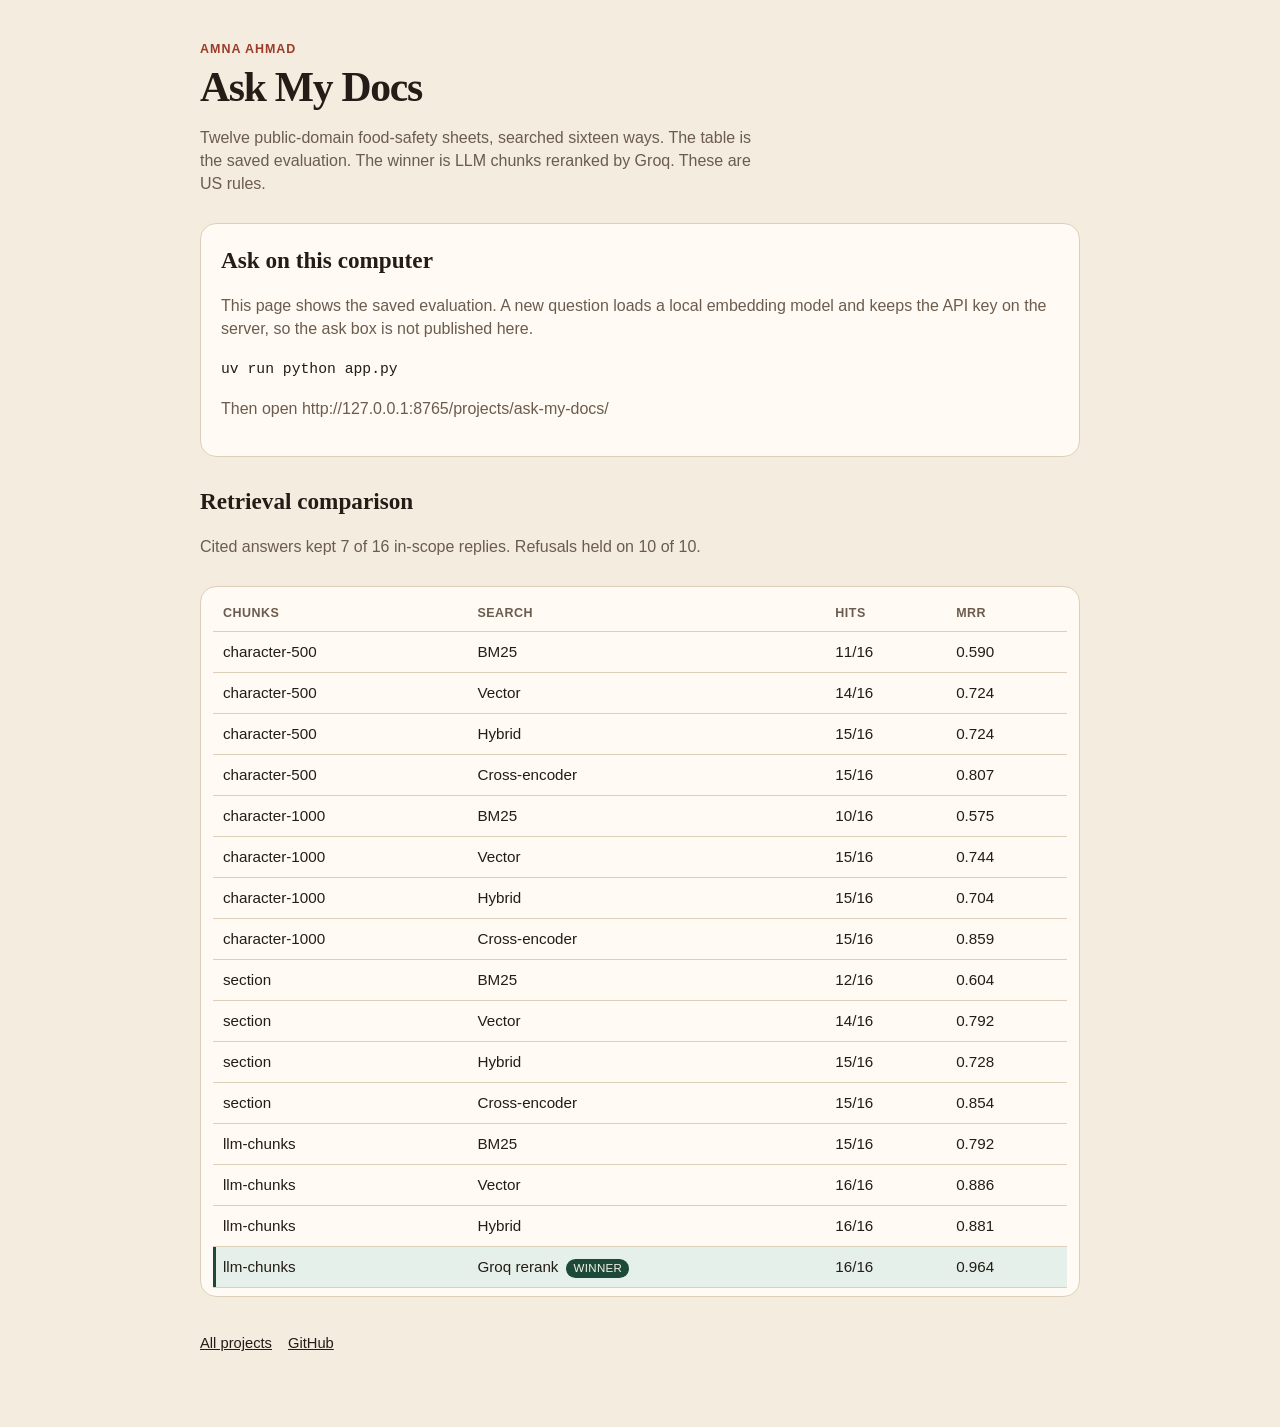
==== site/projects/ask-my-docs/index.html @ cc86c362 "Add the portfolio site with Ask My Docs as the first project. The public pages show the saved evalua" ====
<!-- generated by scripts/site_page.py -->
<!DOCTYPE html>
<html lang="en">
<head>
  <meta charset="utf-8">
  <meta name="viewport" content="width=device-width, initial-scale=1">
  <title>Ask My Docs | Amna Ahmad</title>
  <link rel="stylesheet" href="../../styles.css">
</head>
<body>
  <main>
    <header>
      <p class="eyebrow"><a href="../../">Amna Ahmad</a></p>
      <h1>Ask My Docs</h1>
      <p class="lede">Twelve public-domain food-safety sheets, searched sixteen ways. The table is the saved evaluation. The winner is LLM chunks reranked by Groq. These are US rules.</p>
    </header>

    
    <section class="panel">
      <h2>Ask on this computer</h2>
      <p class="note">This page shows the saved evaluation. A new question loads a local embedding model and keeps the API key on the server, so the ask box is not published here.</p>
      <p><code>uv run python app.py</code></p>
      <p class="note">Then open http://127.0.0.1:8765/projects/ask-my-docs/</p>
    </section>


    <section>
      <h2>Retrieval comparison</h2>
      <p class="note">Cited answers kept 7 of 16 in-scope replies. Refusals held on 10 of 10.</p>
      <div class="panel table-wrap">
        <table>
          <thead>
            <tr><th>Chunks</th><th>Search</th><th>Hits</th><th>MRR</th></tr>
          </thead>
          <tbody>
            <tr class=""><td>character-500</td><td>BM25</td><td>11/16</td><td>0.590</td></tr>
<tr class=""><td>character-500</td><td>Vector</td><td>14/16</td><td>0.724</td></tr>
<tr class=""><td>character-500</td><td>Hybrid</td><td>15/16</td><td>0.724</td></tr>
<tr class=""><td>character-500</td><td>Cross-encoder</td><td>15/16</td><td>0.807</td></tr>
<tr class=""><td>character-1000</td><td>BM25</td><td>10/16</td><td>0.575</td></tr>
<tr class=""><td>character-1000</td><td>Vector</td><td>15/16</td><td>0.744</td></tr>
<tr class=""><td>character-1000</td><td>Hybrid</td><td>15/16</td><td>0.704</td></tr>
<tr class=""><td>character-1000</td><td>Cross-encoder</td><td>15/16</td><td>0.859</td></tr>
<tr class=""><td>section</td><td>BM25</td><td>12/16</td><td>0.604</td></tr>
<tr class=""><td>section</td><td>Vector</td><td>14/16</td><td>0.792</td></tr>
<tr class=""><td>section</td><td>Hybrid</td><td>15/16</td><td>0.728</td></tr>
<tr class=""><td>section</td><td>Cross-encoder</td><td>15/16</td><td>0.854</td></tr>
<tr class=""><td>llm-chunks</td><td>BM25</td><td>15/16</td><td>0.792</td></tr>
<tr class=""><td>llm-chunks</td><td>Vector</td><td>16/16</td><td>0.886</td></tr>
<tr class=""><td>llm-chunks</td><td>Hybrid</td><td>16/16</td><td>0.881</td></tr>
<tr class="winner"><td>llm-chunks</td><td>Groq rerank<span class="tag">Winner</span></td><td>16/16</td><td>0.964</td></tr>
          </tbody>
        </table>
      </div>
    </section>
    <footer>
      <a href="../../">All projects</a>
      <a href="https://github.com/amna-ahmad-ch/ai-portfolio">GitHub</a>
    </footer>
  </main>
</body>
</html>
---- site/styles.css ----
:root {
  --paper: #f3ecdf;
  --ink: #241c16;
  --muted: #6b5c4e;
  --line: #ddcfba;
  --card: #fffaf3;
  --winner: #1d4a38;
  --winner-wash: #e5f0ea;
  --clay: #9c3b28;
}

* { box-sizing: border-box; }

body {
  margin: 0;
  background: var(--paper);
  color: var(--ink);
  font-family: "Segoe UI", "Helvetica Neue", sans-serif;
  line-height: 1.45;
}

main {
  max-width: 920px;
  margin: 0 auto;
  padding: 40px 20px 72px;
}

.eyebrow {
  margin: 0 0 8px;
  color: var(--clay);
  font-size: 0.78rem;
  font-weight: 650;
  letter-spacing: 0.08em;
  text-transform: uppercase;
}

.eyebrow a {
  color: inherit;
  text-decoration: none;
}

h1 {
  margin: 0 0 12px;
  font-family: Georgia, "Iowan Old Style", serif;
  font-size: clamp(2rem, 5vw, 2.6rem);
  font-weight: 650;
  letter-spacing: -0.03em;
  line-height: 1.05;
}

h2 {
  margin: 0 0 8px;
  font-family: Georgia, "Iowan Old Style", serif;
  font-size: 1.45rem;
}

.lede, .note { color: var(--muted); }

.lede { max-width: 62ch; }

.cards {
  display: grid;
  gap: 16px;
  margin-top: 28px;
}

.card {
  display: block;
  background: var(--card);
  border: 1px solid var(--line);
  border-radius: 16px;
  padding: 20px;
  color: inherit;
  text-decoration: none;
}

.card:hover { border-color: var(--winner); }

.meta {
  margin: 14px 0 0;
  color: var(--winner);
  font-weight: 650;
}

.panel {
  background: var(--card);
  border: 1px solid var(--line);
  border-radius: 16px;
  padding: 20px;
  margin: 28px 0;
}

.table-wrap {
  padding: 8px 12px;
  overflow-x: auto;
}

label { display: block; font-weight: 650; margin-bottom: 8px; }

textarea {
  width: 100%;
  min-height: 88px;
  resize: vertical;
  border: 1px solid var(--line);
  border-radius: 10px;
  padding: 12px;
  background: #fff;
  color: var(--ink);
  font: inherit;
}

.row { display: flex; gap: 12px; align-items: center; margin-top: 12px; flex-wrap: wrap; }

button {
  background: var(--winner);
  color: #f7f3ea;
  border: 0;
  border-radius: 999px;
  padding: 10px 18px;
  font: inherit;
  font-weight: 650;
  cursor: pointer;
}

button:disabled { opacity: 0.55; cursor: wait; }

.quota { color: var(--muted); font-size: 0.92rem; }

#result { margin-top: 18px; }

.answer { font-size: 1.05rem; }

.quote {
  margin: 12px 0 0;
  padding-left: 12px;
  border-left: 3px solid var(--clay);
  color: var(--muted);
}

.sources {
  margin: 10px 0 0;
  padding: 0;
  list-style: none;
  color: var(--muted);
  font-size: 0.92rem;
}

.error { color: var(--clay); }

table { width: 100%; border-collapse: collapse; font-size: 0.95rem; }

th, td { text-align: left; padding: 9px 10px; border-bottom: 1px solid var(--line); }

th {
  color: var(--muted);
  font-size: 0.78rem;
  letter-spacing: 0.04em;
  text-transform: uppercase;
}

tr.winner { background: var(--winner-wash); }

tr.winner td:first-child { box-shadow: inset 3px 0 0 var(--winner); }

.tag {
  display: inline-block;
  margin-left: 8px;
  padding: 1px 7px;
  border-radius: 999px;
  background: var(--winner);
  color: #f7f3ea;
  font-size: 0.72rem;
  letter-spacing: 0.03em;
  text-transform: uppercase;
}

code {
  font-family: Consolas, "Courier New", monospace;
  font-size: 0.92em;
}

footer {
  display: flex;
  gap: 16px;
  margin-top: 36px;
  color: var(--muted);
  font-size: 0.92rem;
}

footer a { color: var(--ink); }
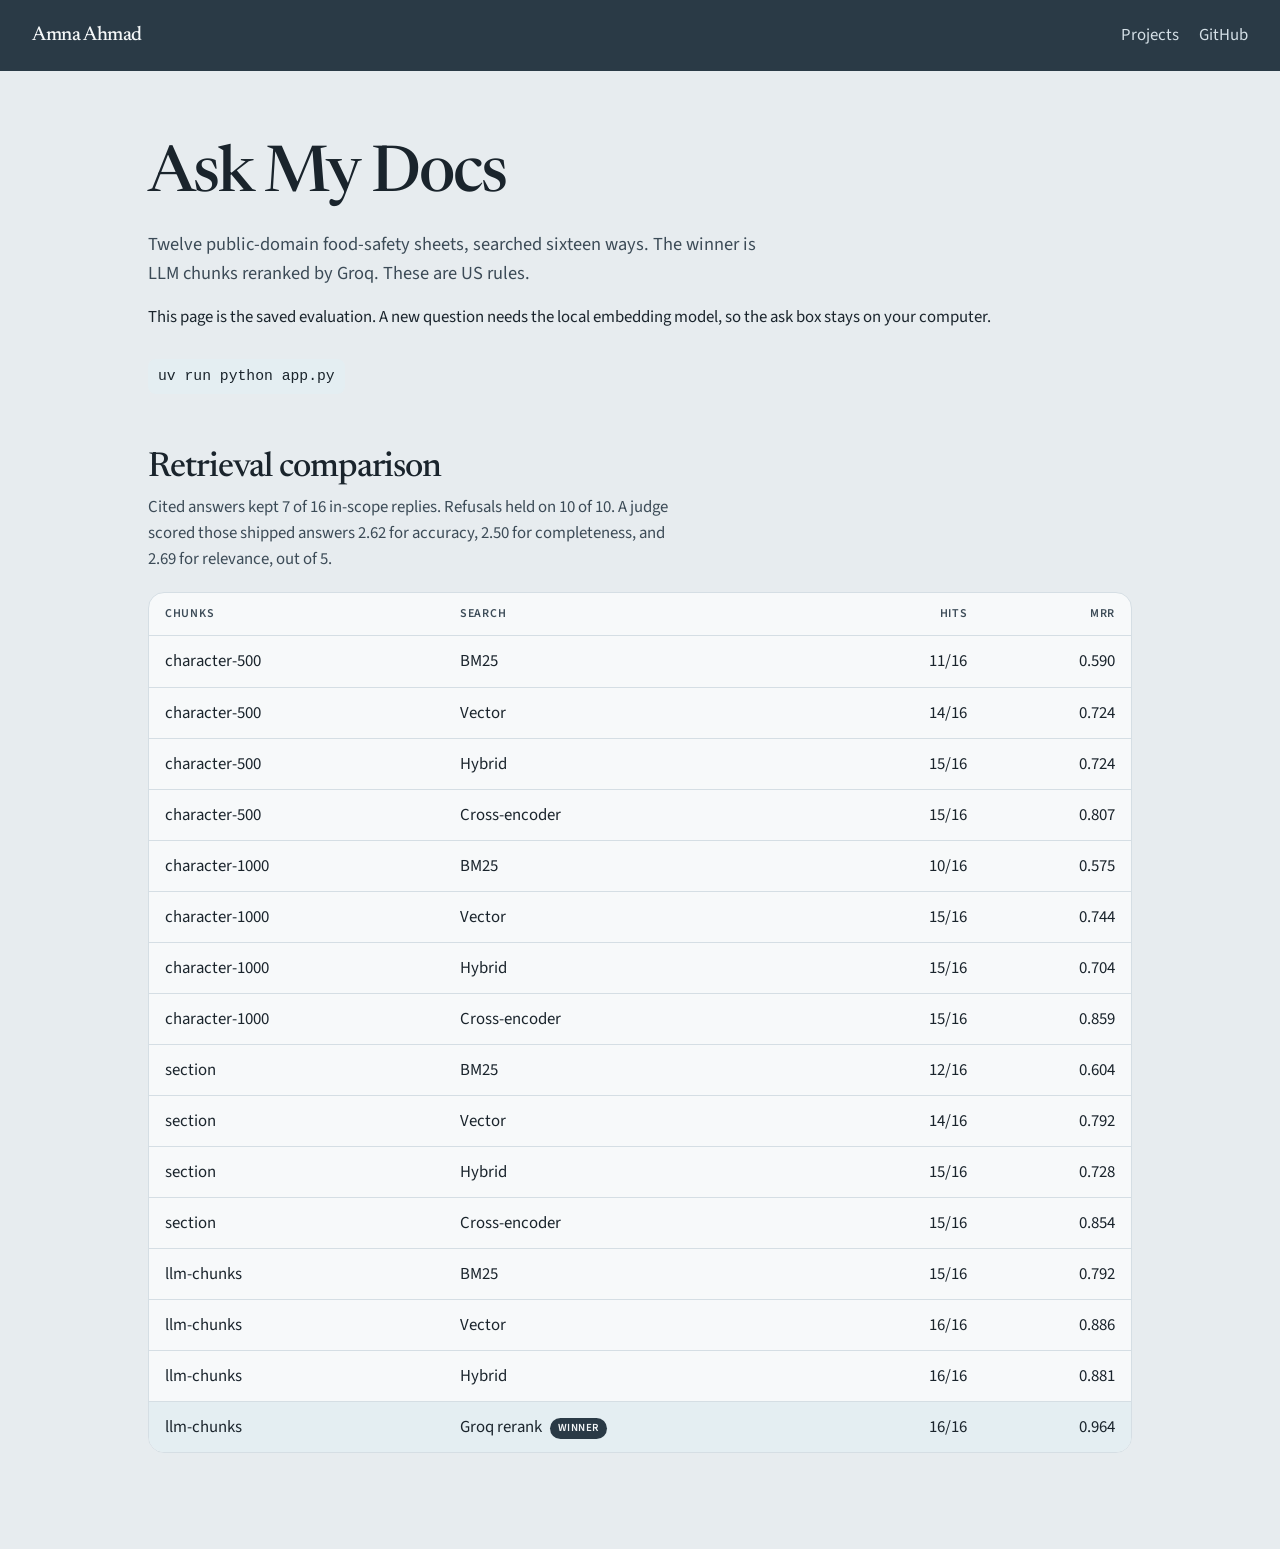
==== commit b4828413: "Serve the ask box with OpenAI hybrid search so Render can host it. Co-authored-by: Cursor <cursorage" ====
--- a/site/projects/ask-my-docs/index.html
+++ b/site/projects/ask-my-docs/index.html
@@ -8,55 +8,53 @@
   <link rel="stylesheet" href="../../styles.css">
 </head>
 <body>
+  <header class="bar">
+    <a class="brand" href="../../">Amna Ahmad</a>
+    <nav>
+      <a href="../../">Projects</a>
+      <a href="https://github.com/amna-ahmad-ch/ai-portfolio">GitHub</a>
+    </nav>
+  </header>
   <main>
-    <header>
-      <p class="eyebrow"><a href="../../">Amna Ahmad</a></p>
-      <h1>Ask My Docs</h1>
-      <p class="lede">Twelve public-domain food-safety sheets, searched sixteen ways. The table is the saved evaluation. The winner is LLM chunks reranked by Groq. These are US rules.</p>
-    </header>
+    <h1>Ask My Docs</h1>
+    <p class="lede">Twelve public-domain food-safety sheets, searched sixteen ways. The winner is LLM chunks reranked by Groq. These are US rules.</p>
 
     
-    <section class="panel">
-      <h2>Ask on this computer</h2>
-      <p class="note">This page shows the saved evaluation. A new question loads a local embedding model and keeps the API key on the server, so the ask box is not published here.</p>
-      <p><code>uv run python app.py</code></p>
-      <p class="note">Then open http://127.0.0.1:8765/projects/ask-my-docs/</p>
-    </section>
+    <aside class="local-note">
+      <p>This page is the saved evaluation. A new question needs the local embedding model, so the ask box stays on your computer.</p>
+      <code>uv run python app.py</code>
+    </aside>
 
 
     <section>
       <h2>Retrieval comparison</h2>
-      <p class="note">Cited answers kept 7 of 16 in-scope replies. Refusals held on 10 of 10.</p>
-      <div class="panel table-wrap">
+      <p class="note">Cited answers kept 7 of 16 in-scope replies. Refusals held on 10 of 10. A judge scored those shipped answers 2.62 for accuracy, 2.50 for completeness, and 2.69 for relevance, out of 5.</p>
+      <div class="table-wrap">
         <table>
           <thead>
-            <tr><th>Chunks</th><th>Search</th><th>Hits</th><th>MRR</th></tr>
+            <tr><th>Chunks</th><th>Search</th><th class="num">Hits</th><th class="num">MRR</th></tr>
           </thead>
           <tbody>
-            <tr class=""><td>character-500</td><td>BM25</td><td>11/16</td><td>0.590</td></tr>
-<tr class=""><td>character-500</td><td>Vector</td><td>14/16</td><td>0.724</td></tr>
-<tr class=""><td>character-500</td><td>Hybrid</td><td>15/16</td><td>0.724</td></tr>
-<tr class=""><td>character-500</td><td>Cross-encoder</td><td>15/16</td><td>0.807</td></tr>
-<tr class=""><td>character-1000</td><td>BM25</td><td>10/16</td><td>0.575</td></tr>
-<tr class=""><td>character-1000</td><td>Vector</td><td>15/16</td><td>0.744</td></tr>
-<tr class=""><td>character-1000</td><td>Hybrid</td><td>15/16</td><td>0.704</td></tr>
-<tr class=""><td>character-1000</td><td>Cross-encoder</td><td>15/16</td><td>0.859</td></tr>
-<tr class=""><td>section</td><td>BM25</td><td>12/16</td><td>0.604</td></tr>
-<tr class=""><td>section</td><td>Vector</td><td>14/16</td><td>0.792</td></tr>
-<tr class=""><td>section</td><td>Hybrid</td><td>15/16</td><td>0.728</td></tr>
-<tr class=""><td>section</td><td>Cross-encoder</td><td>15/16</td><td>0.854</td></tr>
-<tr class=""><td>llm-chunks</td><td>BM25</td><td>15/16</td><td>0.792</td></tr>
-<tr class=""><td>llm-chunks</td><td>Vector</td><td>16/16</td><td>0.886</td></tr>
-<tr class=""><td>llm-chunks</td><td>Hybrid</td><td>16/16</td><td>0.881</td></tr>
-<tr class="winner"><td>llm-chunks</td><td>Groq rerank<span class="tag">Winner</span></td><td>16/16</td><td>0.964</td></tr>
+            <tr class=""><td>character-500</td><td>BM25</td><td class="num">11/16</td><td class="num">0.590</td></tr>
+<tr class=""><td>character-500</td><td>Vector</td><td class="num">14/16</td><td class="num">0.724</td></tr>
+<tr class=""><td>character-500</td><td>Hybrid</td><td class="num">15/16</td><td class="num">0.724</td></tr>
+<tr class=""><td>character-500</td><td>Cross-encoder</td><td class="num">15/16</td><td class="num">0.807</td></tr>
+<tr class=""><td>character-1000</td><td>BM25</td><td class="num">10/16</td><td class="num">0.575</td></tr>
+<tr class=""><td>character-1000</td><td>Vector</td><td class="num">15/16</td><td class="num">0.744</td></tr>
+<tr class=""><td>character-1000</td><td>Hybrid</td><td class="num">15/16</td><td class="num">0.704</td></tr>
+<tr class=""><td>character-1000</td><td>Cross-encoder</td><td class="num">15/16</td><td class="num">0.859</td></tr>
+<tr class=""><td>section</td><td>BM25</td><td class="num">12/16</td><td class="num">0.604</td></tr>
+<tr class=""><td>section</td><td>Vector</td><td class="num">14/16</td><td class="num">0.792</td></tr>
+<tr class=""><td>section</td><td>Hybrid</td><td class="num">15/16</td><td class="num">0.728</td></tr>
+<tr class=""><td>section</td><td>Cross-encoder</td><td class="num">15/16</td><td class="num">0.854</td></tr>
+<tr class=""><td>llm-chunks</td><td>BM25</td><td class="num">15/16</td><td class="num">0.792</td></tr>
+<tr class=""><td>llm-chunks</td><td>Vector</td><td class="num">16/16</td><td class="num">0.886</td></tr>
+<tr class=""><td>llm-chunks</td><td>Hybrid</td><td class="num">16/16</td><td class="num">0.881</td></tr>
+<tr class="winner"><td>llm-chunks</td><td>Groq rerank<span class="tag">Winner</span></td><td class="num">16/16</td><td class="num">0.964</td></tr>
           </tbody>
         </table>
       </div>
     </section>
-    <footer>
-      <a href="../../">All projects</a>
-      <a href="https://github.com/amna-ahmad-ch/ai-portfolio">GitHub</a>
-    </footer>
   </main>
 </body>
 </html>
--- a/site/styles.css
+++ b/site/styles.css
@@ -1,190 +1,292 @@
+@font-face {
+  font-family: "Newsreader";
+  font-style: normal;
+  font-weight: 500;
+  font-display: swap;
+  src: url("fonts/newsreader-latin.woff2") format("woff2");
+}
+
+@font-face {
+  font-family: "Source Sans 3";
+  font-style: normal;
+  font-weight: 400 600;
+  font-display: swap;
+  src: url("fonts/source-sans-3-latin.woff2") format("woff2");
+}
+
 :root {
-  --paper: #f3ecdf;
-  --ink: #241c16;
-  --muted: #6b5c4e;
-  --line: #ddcfba;
-  --card: #fffaf3;
-  --winner: #1d4a38;
-  --winner-wash: #e5f0ea;
-  --clay: #9c3b28;
+  --canvas: #e7ecef;
+  --card: #f7f9fa;
+  --ink: #1a242c;
+  --ink-soft: #3c4b57;
+  --line: #d5dee4;
+  --slate: #2a3a46;
+  --slate-text: #f4f7f8;
+  --slate-quiet: #d5e0e7;
+  --wash: #e4eef2;
+  --mist: #f2f6f8;
+  --error: #7a403c;
+  --placeholder: #5c6b76;
 }
 
 * { box-sizing: border-box; }
+
+html { scrollbar-color: #c5d0d8 var(--canvas); }
 
 body {
   margin: 0;
-  background: var(--paper);
-  color: var(--ink);
-  font-family: "Segoe UI", "Helvetica Neue", sans-serif;
-  line-height: 1.45;
-}
+  background: var(--canvas);
+  color: var(--ink);
+  font-family: "Source Sans 3", "Segoe UI", sans-serif;
+  font-size: 1.05rem;
+  line-height: 1.55;
+}
+
+a { color: inherit; }
+
+::selection {
+  background: #d5e0e7;
+  color: var(--ink);
+}
+
+.bar {
+  display: flex;
+  justify-content: space-between;
+  align-items: center;
+  gap: 16px;
+  padding: 20px 32px;
+  background: var(--slate);
+  color: var(--slate-text);
+}
+
+.brand {
+  font-family: Newsreader, Georgia, serif;
+  font-size: 1.25rem;
+  font-weight: 500;
+  letter-spacing: -0.02em;
+  text-decoration: none;
+}
+
+.bar nav { display: flex; gap: 20px; }
+
+.bar nav a {
+  color: var(--slate-quiet);
+  text-decoration: none;
+}
+
+.bar nav a:hover { color: var(--slate-text); }
 
 main {
-  max-width: 920px;
+  max-width: 1040px;
   margin: 0 auto;
-  padding: 40px 20px 72px;
-}
-
-.eyebrow {
-  margin: 0 0 8px;
-  color: var(--clay);
-  font-size: 0.78rem;
-  font-weight: 650;
-  letter-spacing: 0.08em;
-  text-transform: uppercase;
-}
-
-.eyebrow a {
+  padding: 72px 28px 96px;
+}
+
+h1, h2 {
+  font-family: Newsreader, Georgia, serif;
+  font-weight: 500;
+  letter-spacing: -0.03em;
+  line-height: 1.05;
+}
+
+h1 {
+  margin: 0;
+  max-width: 16ch;
+  font-size: clamp(2.6rem, 5vw, 4.25rem);
+}
+
+h2 {
+  margin: 56px 0 8px;
+  font-size: clamp(1.7rem, 3vw, 2.15rem);
+}
+
+.lede, .note {
+  max-width: 68ch;
+  color: var(--ink-soft);
+}
+
+.lede { margin: 20px 0 0; font-size: 1.15rem; }
+
+.note { margin: 0 0 20px; }
+
+.feature {
+  display: flex;
+  justify-content: space-between;
+  align-items: flex-end;
+  gap: 32px;
+  margin-top: 48px;
+  padding: 28px 32px;
+  background: var(--card);
+  border: 1px solid var(--line);
+  border-radius: 16px;
   color: inherit;
   text-decoration: none;
 }
 
-h1 {
-  margin: 0 0 12px;
-  font-family: Georgia, "Iowan Old Style", serif;
-  font-size: clamp(2rem, 5vw, 2.6rem);
-  font-weight: 650;
-  letter-spacing: -0.03em;
-  line-height: 1.05;
-}
-
-h2 {
-  margin: 0 0 8px;
-  font-family: Georgia, "Iowan Old Style", serif;
-  font-size: 1.45rem;
-}
-
-.lede, .note { color: var(--muted); }
-
-.lede { max-width: 62ch; }
-
-.cards {
-  display: grid;
-  gap: 16px;
-  margin-top: 28px;
-}
-
-.card {
-  display: block;
+.feature:hover { background: var(--mist); }
+
+.feature h2 { margin: 0 0 8px; }
+
+.feature p { margin: 0; max-width: 62ch; color: var(--ink-soft); }
+
+.feature .result {
+  margin-top: 14px;
+  color: var(--ink);
+  font-weight: 600;
+}
+
+.more {
+  flex: none;
+  font-weight: 600;
+}
+
+.panel h2 { margin-top: 0; }
+  margin-top: 36px;
+  padding: 22px 24px;
   background: var(--card);
   border: 1px solid var(--line);
   border-radius: 16px;
-  padding: 20px;
-  color: inherit;
-  text-decoration: none;
-}
-
-.card:hover { border-color: var(--winner); }
-
-.meta {
-  margin: 14px 0 0;
-  color: var(--winner);
-  font-weight: 650;
-}
-
-.panel {
+}
+
+.local-note p { margin: 0; max-width: 68ch; color: var(--ink-soft); }
+
+.local-note code, .panel code {
+  display: inline-block;
+  margin-top: 12px;
+  padding: 6px 10px;
+  background: var(--wash);
+  border-radius: 8px;
+  font-family: Consolas, "Courier New", monospace;
+  font-size: 0.92rem;
+}
+
+.table-wrap {
+  overflow-x: auto;
   background: var(--card);
   border: 1px solid var(--line);
   border-radius: 16px;
-  padding: 20px;
-  margin: 28px 0;
-}
-
-.table-wrap {
-  padding: 8px 12px;
-  overflow-x: auto;
-}
-
-label { display: block; font-weight: 650; margin-bottom: 8px; }
+}
+
+table {
+  width: 100%;
+  min-width: 640px;
+  border-collapse: collapse;
+}
+
+th, td {
+  padding: 12px 16px;
+  text-align: left;
+  border-bottom: 1px solid var(--line);
+}
+
+th {
+  color: var(--ink-soft);
+  font-size: 0.75rem;
+  font-weight: 600;
+  letter-spacing: 0.06em;
+  text-transform: uppercase;
+}
+
+td.num, th.num {
+  text-align: right;
+  font-variant-numeric: tabular-nums;
+}
+
+tbody tr:last-child td { border-bottom: 0; }
+
+tr.winner { background: var(--wash); }
+
+.tag {
+  display: inline-block;
+  margin-left: 8px;
+  padding: 2px 8px;
+  border-radius: 999px;
+  background: var(--slate);
+  color: var(--slate-text);
+  font-size: 0.68rem;
+  font-weight: 600;
+  letter-spacing: 0.04em;
+  text-transform: uppercase;
+  vertical-align: 1px;
+}
+
+label { display: block; font-weight: 600; margin-bottom: 8px; }
 
 textarea {
   width: 100%;
-  min-height: 88px;
+  min-height: 96px;
   resize: vertical;
   border: 1px solid var(--line);
-  border-radius: 10px;
-  padding: 12px;
+  border-radius: 12px;
+  padding: 12px 14px;
   background: #fff;
   color: var(--ink);
+  caret-color: var(--slate);
   font: inherit;
 }
 
-.row { display: flex; gap: 12px; align-items: center; margin-top: 12px; flex-wrap: wrap; }
+textarea::placeholder { color: var(--placeholder); }
+
+.row {
+  display: flex;
+  gap: 12px;
+  align-items: center;
+  margin-top: 12px;
+  flex-wrap: wrap;
+}
 
 button {
-  background: var(--winner);
-  color: #f7f3ea;
+  min-height: 44px;
+  background: var(--slate);
+  color: var(--slate-text);
   border: 0;
   border-radius: 999px;
   padding: 10px 18px;
   font: inherit;
-  font-weight: 650;
+  font-weight: 600;
   cursor: pointer;
 }
 
+button:hover { background: #1e2c36; }
+
 button:disabled { opacity: 0.55; cursor: wait; }
 
-.quota { color: var(--muted); font-size: 0.92rem; }
+.quota { color: var(--ink-soft); font-size: 0.95rem; }
 
 #result { margin-top: 18px; }
 
-.answer { font-size: 1.05rem; }
+.answer { font-size: 1.08rem; }
 
 .quote {
   margin: 12px 0 0;
   padding-left: 12px;
-  border-left: 3px solid var(--clay);
-  color: var(--muted);
+  border-left: 1px solid var(--slate);
+  color: var(--ink-soft);
 }
 
 .sources {
   margin: 10px 0 0;
   padding: 0;
   list-style: none;
-  color: var(--muted);
-  font-size: 0.92rem;
-}
-
-.error { color: var(--clay); }
-
-table { width: 100%; border-collapse: collapse; font-size: 0.95rem; }
-
-th, td { text-align: left; padding: 9px 10px; border-bottom: 1px solid var(--line); }
-
-th {
-  color: var(--muted);
-  font-size: 0.78rem;
-  letter-spacing: 0.04em;
-  text-transform: uppercase;
-}
-
-tr.winner { background: var(--winner-wash); }
-
-tr.winner td:first-child { box-shadow: inset 3px 0 0 var(--winner); }
-
-.tag {
-  display: inline-block;
-  margin-left: 8px;
-  padding: 1px 7px;
-  border-radius: 999px;
-  background: var(--winner);
-  color: #f7f3ea;
-  font-size: 0.72rem;
-  letter-spacing: 0.03em;
-  text-transform: uppercase;
-}
-
-code {
-  font-family: Consolas, "Courier New", monospace;
-  font-size: 0.92em;
-}
-
-footer {
-  display: flex;
-  gap: 16px;
-  margin-top: 36px;
-  color: var(--muted);
-  font-size: 0.92rem;
-}
-
-footer a { color: var(--ink); }
+  color: var(--ink-soft);
+  font-size: 0.95rem;
+}
+
+.error { color: var(--error); }
+
+a:focus-visible,
+button:focus-visible,
+textarea:focus-visible {
+  outline: 2px solid var(--slate);
+  outline-offset: 3px;
+}
+
+@media (max-width: 700px) {
+  .bar { padding: 16px 18px; }
+  main { padding: 48px 18px 72px; }
+  .feature {
+    flex-direction: column;
+    align-items: flex-start;
+    padding: 22px;
+  }
+}
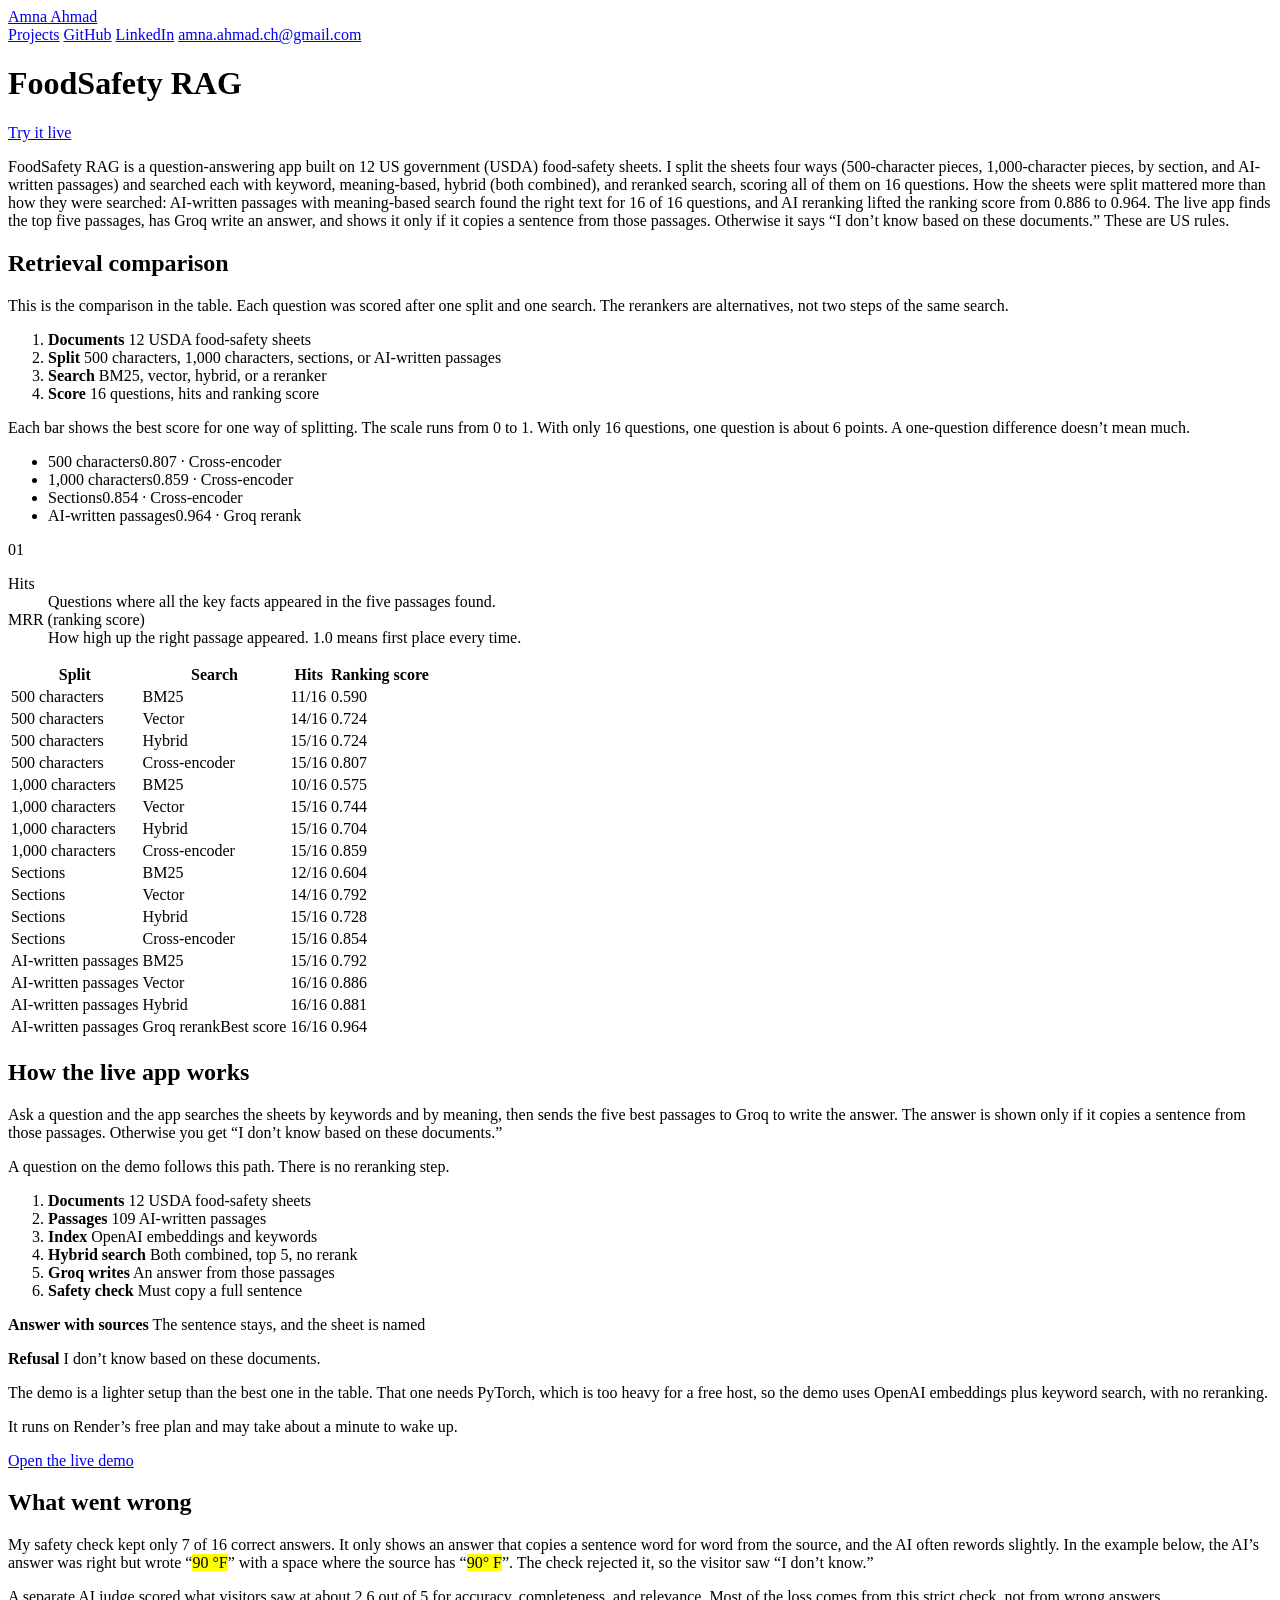
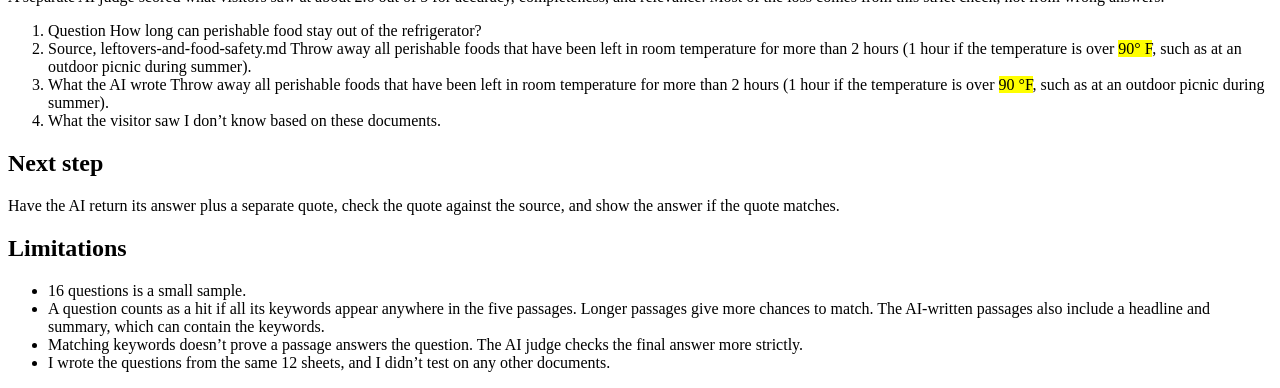
==== commit 888152b8: "Publish the FoodSafety RAG write-up and point the live demo at Render. The portfolio now explains th" ====
--- a/site/projects/ask-my-docs/index.html
+++ b/site/projects/ask-my-docs/index.html
@@ -4,57 +4,178 @@
 <head>
   <meta charset="utf-8">
   <meta name="viewport" content="width=device-width, initial-scale=1">
-  <title>Ask My Docs | Amna Ahmad</title>
-  <link rel="stylesheet" href="../../styles.css">
+  <title>FoodSafety RAG | Amna Ahmad</title>
+  <link rel="stylesheet" href="/styles.css">
 </head>
 <body>
   <header class="bar">
-    <a class="brand" href="../../">Amna Ahmad</a>
+    <a class="brand" href="/">Amna Ahmad</a>
     <nav>
-      <a href="../../">Projects</a>
+      <a href="/">Projects</a>
       <a href="https://github.com/amna-ahmad-ch/ai-portfolio">GitHub</a>
+      <a href="https://www.linkedin.com/in/amna-ahmad-88abbb9b/">LinkedIn</a>
+      <a href="mailto:amna.ahmad.ch@gmail.com">amna.ahmad.ch@gmail.com</a>
     </nav>
   </header>
   <main>
-    <h1>Ask My Docs</h1>
-    <p class="lede">Twelve public-domain food-safety sheets, searched sixteen ways. The winner is LLM chunks reranked by Groq. These are US rules.</p>
-
-    
-    <aside class="local-note">
-      <p>This page is the saved evaluation. A new question needs the local embedding model, so the ask box stays on your computer.</p>
-      <code>uv run python app.py</code>
-    </aside>
-
+    <div class="title-row">
+      <h1>FoodSafety RAG</h1>
+      <a class="go" href="#live-demo">Try it live</a>
+    </div>
+    <p class="summary">FoodSafety RAG is a question-answering app built on 12 US government (USDA) food-safety sheets. I split the sheets four ways (500-character pieces, 1,000-character pieces, by section, and AI-written passages) and searched each with keyword, meaning-based, hybrid (both combined), and reranked search, scoring all of them on 16 questions. How the sheets were split mattered more than how they were searched: AI-written passages with meaning-based search found the right text for 16 of 16 questions, and AI reranking lifted the ranking score from 0.886 to 0.964. The live app finds the top five passages, has Groq write an answer, and shows it only if it copies a sentence from those passages. Otherwise it says “I don’t know based on these documents.” These are US rules.</p>
 
     <section>
       <h2>Retrieval comparison</h2>
-      <p class="note">Cited answers kept 7 of 16 in-scope replies. Refusals held on 10 of 10. A judge scored those shipped answers 2.62 for accuracy, 2.50 for completeness, and 2.69 for relevance, out of 5.</p>
+      <p class="note">This is the comparison in the table. Each question was scored after one split and one search. The rerankers are alternatives, not two steps of the same search.</p>
+      <div class="rail eval">
+        <ol class="pipe">
+          <li>
+            <strong>Documents</strong>
+            <span>12 USDA food-safety sheets</span>
+          </li>
+          <li>
+            <strong>Split</strong>
+            <span>500 characters, 1,000 characters, sections, or AI-written passages</span>
+          </li>
+          <li>
+            <strong>Search</strong>
+            <span>BM25, vector, hybrid, or a reranker</span>
+          </li>
+          <li>
+            <strong>Score</strong>
+            <span>16 questions, hits and ranking score</span>
+          </li>
+        </ol>
+      </div>
+      <p class="note">Each bar shows the best score for one way of splitting. The scale runs from 0 to 1. With only 16 questions, one question is about 6 points. A one-question difference doesn’t mean much.</p>
+      <ul class="bars">
+<li><div class="name"><span>500 characters</span><span><span class="tip" title="Ranking score (MRR)">0.807</span> · <span class="tip" title="cross-encoder/ms-marco-MiniLM-L-6-v2">Cross-encoder</span></span></div><div class="track"><span style="width:80.7%"></span></div></li>
+<li><div class="name"><span>1,000 characters</span><span><span class="tip" title="Ranking score (MRR)">0.859</span> · <span class="tip" title="cross-encoder/ms-marco-MiniLM-L-6-v2">Cross-encoder</span></span></div><div class="track"><span style="width:85.9%"></span></div></li>
+<li><div class="name"><span>Sections</span><span><span class="tip" title="Ranking score (MRR)">0.854</span> · <span class="tip" title="cross-encoder/ms-marco-MiniLM-L-6-v2">Cross-encoder</span></span></div><div class="track"><span style="width:85.4%"></span></div></li>
+<li><div class="name"><span>AI-written passages</span><span><span class="tip" title="Ranking score (MRR)">0.964</span> · <span class="tip" title="openai/gpt-oss-120b">Groq rerank</span></span></div><div class="track"><span style="width:96.4%"></span></div></li>
+</ul>
+<div class="scale" aria-hidden="true"><span>0</span><span>1</span></div>
+      <dl class="defs">
+        <div>
+          <dt>Hits</dt>
+          <dd>Questions where all the key facts appeared in the five passages found.</dd>
+        </div>
+        <div>
+          <dt>MRR (ranking score)</dt>
+          <dd>How high up the right passage appeared. 1.0 means first place every time.</dd>
+        </div>
+      </dl>
       <div class="table-wrap">
         <table>
           <thead>
-            <tr><th>Chunks</th><th>Search</th><th class="num">Hits</th><th class="num">MRR</th></tr>
+            <tr><th>Split</th><th>Search</th><th class="num">Hits</th><th class="num">Ranking score</th></tr>
           </thead>
           <tbody>
-            <tr class=""><td>character-500</td><td>BM25</td><td class="num">11/16</td><td class="num">0.590</td></tr>
-<tr class=""><td>character-500</td><td>Vector</td><td class="num">14/16</td><td class="num">0.724</td></tr>
-<tr class=""><td>character-500</td><td>Hybrid</td><td class="num">15/16</td><td class="num">0.724</td></tr>
-<tr class=""><td>character-500</td><td>Cross-encoder</td><td class="num">15/16</td><td class="num">0.807</td></tr>
-<tr class=""><td>character-1000</td><td>BM25</td><td class="num">10/16</td><td class="num">0.575</td></tr>
-<tr class=""><td>character-1000</td><td>Vector</td><td class="num">15/16</td><td class="num">0.744</td></tr>
-<tr class=""><td>character-1000</td><td>Hybrid</td><td class="num">15/16</td><td class="num">0.704</td></tr>
-<tr class=""><td>character-1000</td><td>Cross-encoder</td><td class="num">15/16</td><td class="num">0.859</td></tr>
-<tr class=""><td>section</td><td>BM25</td><td class="num">12/16</td><td class="num">0.604</td></tr>
-<tr class=""><td>section</td><td>Vector</td><td class="num">14/16</td><td class="num">0.792</td></tr>
-<tr class=""><td>section</td><td>Hybrid</td><td class="num">15/16</td><td class="num">0.728</td></tr>
-<tr class=""><td>section</td><td>Cross-encoder</td><td class="num">15/16</td><td class="num">0.854</td></tr>
-<tr class=""><td>llm-chunks</td><td>BM25</td><td class="num">15/16</td><td class="num">0.792</td></tr>
-<tr class=""><td>llm-chunks</td><td>Vector</td><td class="num">16/16</td><td class="num">0.886</td></tr>
-<tr class=""><td>llm-chunks</td><td>Hybrid</td><td class="num">16/16</td><td class="num">0.881</td></tr>
-<tr class="winner"><td>llm-chunks</td><td>Groq rerank<span class="tag">Winner</span></td><td class="num">16/16</td><td class="num">0.964</td></tr>
+            <tr class=""><td>500 characters</td><td>BM25</td><td class="num">11/16</td><td class="num">0.590</td></tr>
+<tr class=""><td>500 characters</td><td><span class="tip" title="sentence-transformers/all-MiniLM-L6-v2">Vector</span></td><td class="num">14/16</td><td class="num">0.724</td></tr>
+<tr class=""><td>500 characters</td><td><span class="tip" title="Using RRF">Hybrid</span></td><td class="num">15/16</td><td class="num">0.724</td></tr>
+<tr class=""><td>500 characters</td><td><span class="tip" title="cross-encoder/ms-marco-MiniLM-L-6-v2">Cross-encoder</span></td><td class="num">15/16</td><td class="num">0.807</td></tr>
+<tr class=""><td>1,000 characters</td><td>BM25</td><td class="num">10/16</td><td class="num">0.575</td></tr>
+<tr class=""><td>1,000 characters</td><td><span class="tip" title="sentence-transformers/all-MiniLM-L6-v2">Vector</span></td><td class="num">15/16</td><td class="num">0.744</td></tr>
+<tr class=""><td>1,000 characters</td><td><span class="tip" title="Using RRF">Hybrid</span></td><td class="num">15/16</td><td class="num">0.704</td></tr>
+<tr class=""><td>1,000 characters</td><td><span class="tip" title="cross-encoder/ms-marco-MiniLM-L-6-v2">Cross-encoder</span></td><td class="num">15/16</td><td class="num">0.859</td></tr>
+<tr class=""><td>Sections</td><td>BM25</td><td class="num">12/16</td><td class="num">0.604</td></tr>
+<tr class=""><td>Sections</td><td><span class="tip" title="sentence-transformers/all-MiniLM-L6-v2">Vector</span></td><td class="num">14/16</td><td class="num">0.792</td></tr>
+<tr class=""><td>Sections</td><td><span class="tip" title="Using RRF">Hybrid</span></td><td class="num">15/16</td><td class="num">0.728</td></tr>
+<tr class=""><td>Sections</td><td><span class="tip" title="cross-encoder/ms-marco-MiniLM-L-6-v2">Cross-encoder</span></td><td class="num">15/16</td><td class="num">0.854</td></tr>
+<tr class=""><td>AI-written passages</td><td>BM25</td><td class="num">15/16</td><td class="num">0.792</td></tr>
+<tr class=""><td>AI-written passages</td><td><span class="tip" title="sentence-transformers/all-MiniLM-L6-v2">Vector</span></td><td class="num">16/16</td><td class="num">0.886</td></tr>
+<tr class=""><td>AI-written passages</td><td><span class="tip" title="Using RRF">Hybrid</span></td><td class="num">16/16</td><td class="num">0.881</td></tr>
+<tr class="winner"><td>AI-written passages</td><td><span class="tip" title="openai/gpt-oss-120b">Groq rerank</span><span class="tag">Best score</span></td><td class="num">16/16</td><td class="num">0.964</td></tr>
           </tbody>
         </table>
       </div>
     </section>
+
+    <section id="live-demo">
+      <h2>How the live app works</h2>
+      <p class="summary">Ask a question and the app searches the sheets by keywords and by meaning, then sends the five best passages to Groq to write the answer. The answer is shown only if it copies a sentence from those passages. Otherwise you get “I don’t know based on these documents.”</p>
+      <p class="note">A question on the demo follows this path. There is no reranking step.</p>
+      <div class="rail">
+        <ol class="pipe">
+          <li>
+            <strong>Documents</strong>
+            <span>12 USDA food-safety sheets</span>
+          </li>
+          <li>
+            <strong>Passages</strong>
+            <span>109 AI-written passages</span>
+          </li>
+          <li>
+            <strong>Index</strong>
+            <span>OpenAI embeddings and keywords</span>
+          </li>
+          <li>
+            <strong>Hybrid search</strong>
+            <span>Both combined, top 5, no rerank</span>
+          </li>
+          <li>
+            <strong>Groq writes</strong>
+            <span>An answer from those passages</span>
+          </li>
+          <li class="gate">
+            <strong>Safety check</strong>
+            <span>Must copy a full sentence</span>
+          </li>
+        </ol>
+        <div class="branch" aria-hidden="true"></div>
+        <p class="kept">
+          <strong>Answer with sources</strong>
+          <span>The sentence stays, and the sheet is named</span>
+        </p>
+        <p class="refused">
+          <strong>Refusal</strong>
+          <span>I don’t know based on these documents.</span>
+        </p>
+      </div>
+      <p class="note">The demo is a lighter setup than the best one in the table. That one needs PyTorch, which is too heavy for a free host, so the demo uses OpenAI embeddings plus keyword search, with no reranking.</p>
+      <p class="wake">It runs on Render’s free plan and may take about a minute to wake up.</p>
+      <p><a class="go" href="https://ask-my-docs.onrender.com/">Open the live demo</a></p>
+    </section>
+
+    <section class="failure" id="what-went-wrong">
+      <h2>What went wrong</h2>
+      <p>My safety check kept only 7 of 16 correct answers. It only shows an answer that copies a sentence word for word from the source, and the AI often rewords slightly. In the example below, the AI’s answer was right but wrote “<mark>90 °F</mark>” with a space where the source has “<mark>90° F</mark>”. The check rejected it, so the visitor saw “I don’t know.”</p>
+      <p>A separate AI judge scored what visitors saw at about 2.6 out of 5 for accuracy, completeness, and relevance. Most of the loss comes from this strict check, not from wrong answers.</p>
+      <ol>
+        <li>
+          <span>Question</span>
+          How long can perishable food stay out of the refrigerator?
+        </li>
+        <li>
+          <span>Source, leftovers-and-food-safety.md</span>
+          Throw away all perishable foods that have been left in room temperature for more than 2 hours (1 hour if the temperature is over <mark>90° F</mark>, such as at an outdoor picnic during summer).
+        </li>
+        <li>
+          <span>What the AI wrote</span>
+          Throw away all perishable foods that have been left in room temperature for more than 2 hours (1 hour if the temperature is over <mark>90 °F</mark>, such as at an outdoor picnic during summer).
+        </li>
+        <li class="seen">
+          <span>What the visitor saw</span>
+          I don’t know based on these documents.
+        </li>
+      </ol>
+    </section>
+
+    <section>
+      <h2>Next step</h2>
+      <p class="summary">Have the AI return its answer plus a separate quote, check the quote against the source, and show the answer if the quote matches.</p>
+    </section>
+
+    <section>
+      <h2>Limitations</h2>
+      <ul class="limits">
+        <li>16 questions is a small sample.</li>
+        <li>A question counts as a hit if all its keywords appear anywhere in the five passages. Longer passages give more chances to match. The AI-written passages also include a headline and summary, which can contain the keywords.</li>
+        <li>Matching keywords doesn’t prove a passage answers the question. The AI judge checks the final answer more strictly.</li>
+        <li>I wrote the questions from the same 12 sheets, and I didn’t test on any other documents.</li>
+      </ul>
+    </section>
   </main>
 </body>
 </html>
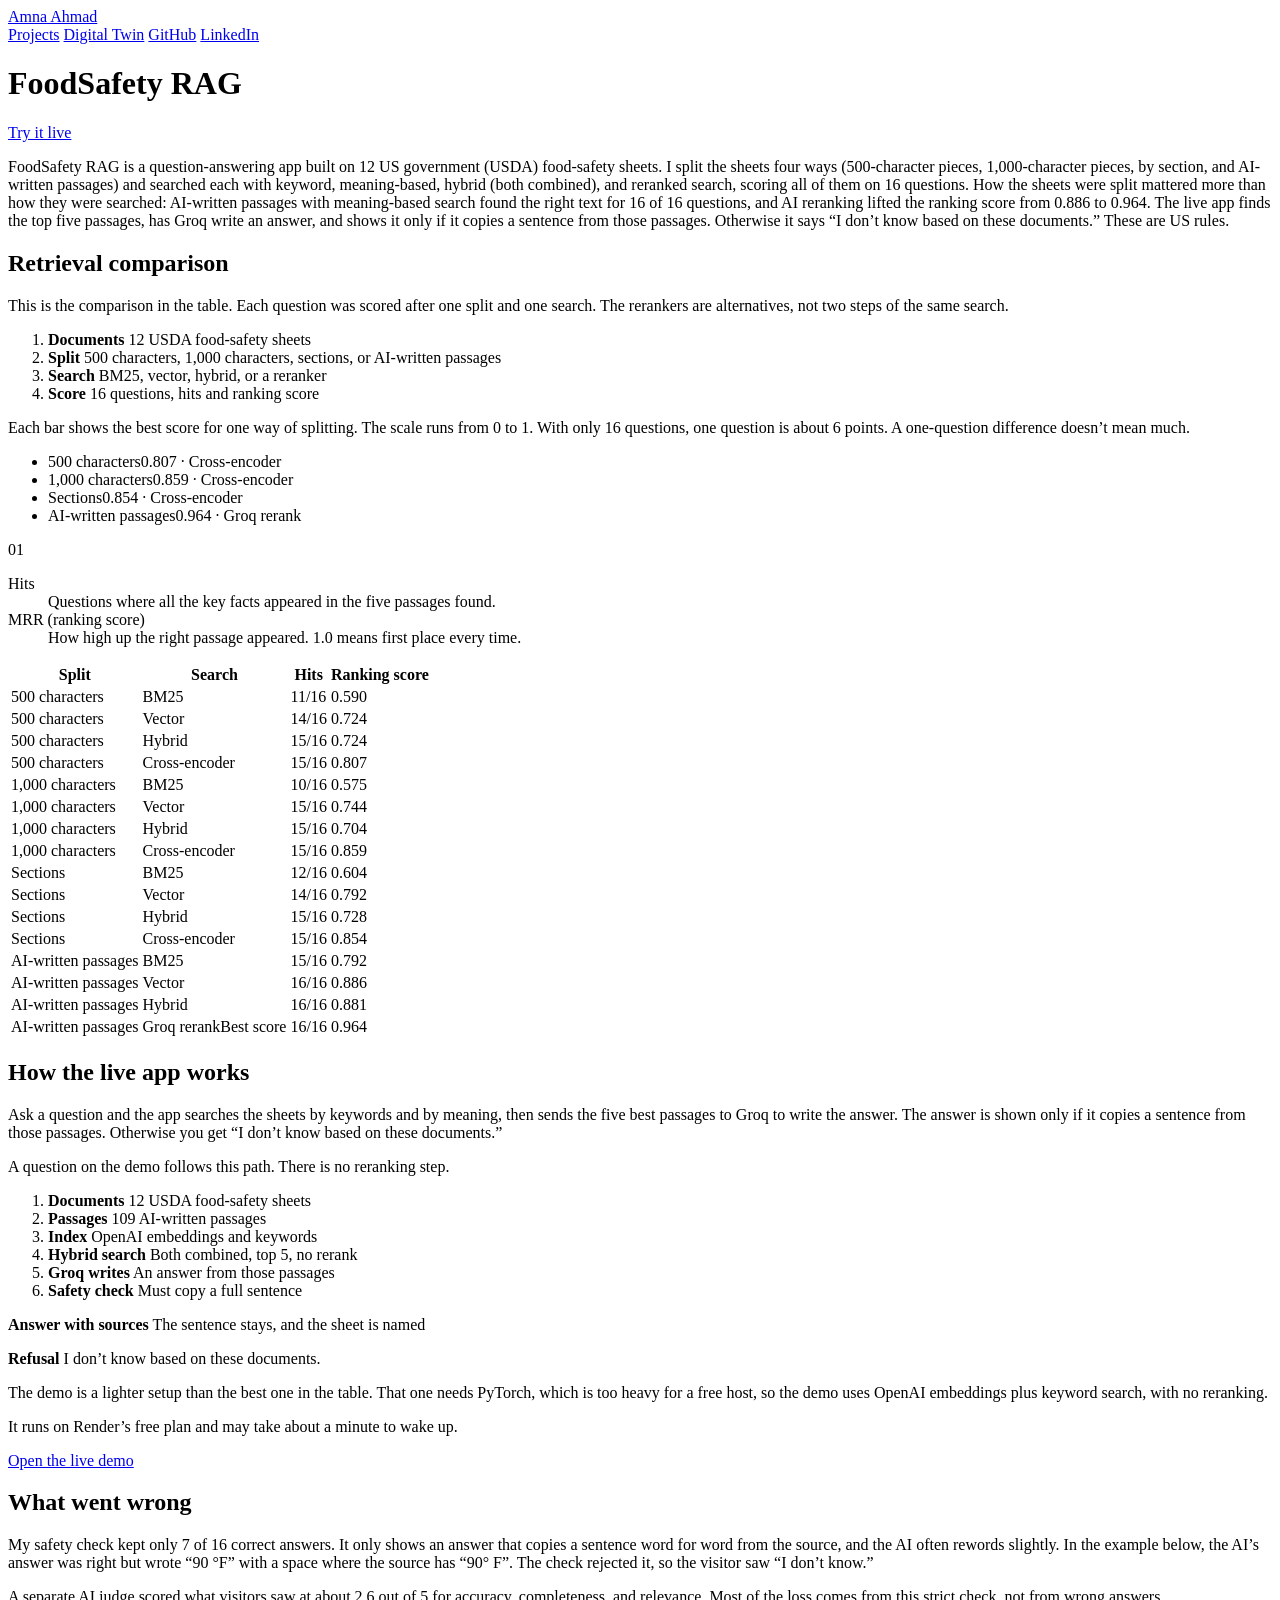
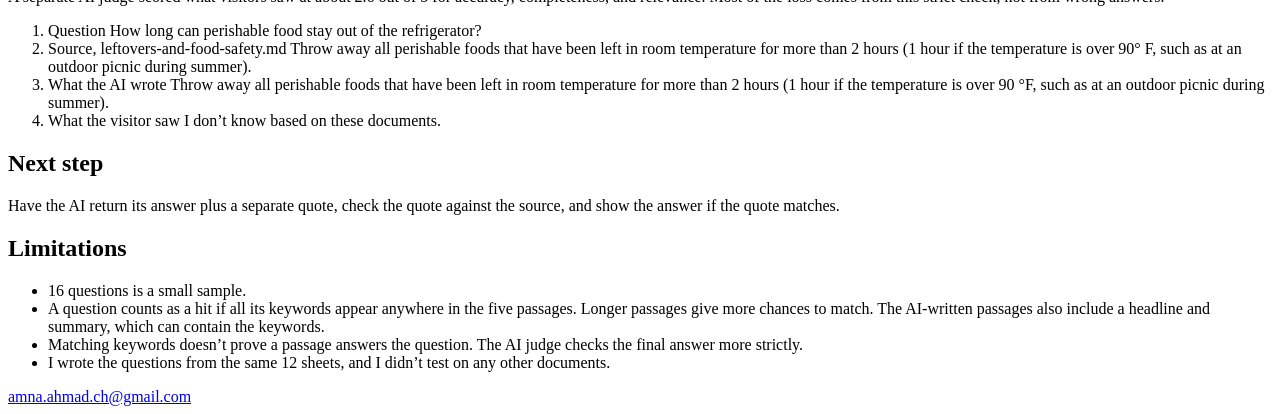
==== commit d82a3f6e: "Publish the Digital Twin write-up and the updated portfolio site. The public pages now lead with the" ====
--- a/site/projects/ask-my-docs/index.html
+++ b/site/projects/ask-my-docs/index.html
@@ -5,6 +5,9 @@
   <meta charset="utf-8">
   <meta name="viewport" content="width=device-width, initial-scale=1">
   <title>FoodSafety RAG | Amna Ahmad</title>
+  <link rel="preconnect" href="https://fonts.googleapis.com">
+  <link rel="preconnect" href="https://fonts.gstatic.com" crossorigin>
+  <link href="https://fonts.googleapis.com/css2?family=Hanken+Grotesk:ital,wght@0,400;0,500;0,600;0,700;1,500&family=JetBrains+Mono:wght@400;500&family=Newsreader:ital,opsz,wght@0,18..72,400;0,18..72,500;0,18..72,600;1,18..72,400;1,18..72,500&display=swap" rel="stylesheet">
   <link rel="stylesheet" href="/styles.css">
 </head>
 <body>
@@ -12,9 +15,9 @@
     <a class="brand" href="/">Amna Ahmad</a>
     <nav>
       <a href="/">Projects</a>
+      <a class="mark" href="https://digital-twin-622692985207.asia-south1.run.app/">Digital Twin</a>
       <a href="https://github.com/amna-ahmad-ch/ai-portfolio">GitHub</a>
       <a href="https://www.linkedin.com/in/amna-ahmad-88abbb9b/">LinkedIn</a>
-      <a href="mailto:amna.ahmad.ch@gmail.com">amna.ahmad.ch@gmail.com</a>
     </nav>
   </header>
   <main>
@@ -52,7 +55,7 @@
 <li><div class="name"><span>500 characters</span><span><span class="tip" title="Ranking score (MRR)">0.807</span> · <span class="tip" title="cross-encoder/ms-marco-MiniLM-L-6-v2">Cross-encoder</span></span></div><div class="track"><span style="width:80.7%"></span></div></li>
 <li><div class="name"><span>1,000 characters</span><span><span class="tip" title="Ranking score (MRR)">0.859</span> · <span class="tip" title="cross-encoder/ms-marco-MiniLM-L-6-v2">Cross-encoder</span></span></div><div class="track"><span style="width:85.9%"></span></div></li>
 <li><div class="name"><span>Sections</span><span><span class="tip" title="Ranking score (MRR)">0.854</span> · <span class="tip" title="cross-encoder/ms-marco-MiniLM-L-6-v2">Cross-encoder</span></span></div><div class="track"><span style="width:85.4%"></span></div></li>
-<li><div class="name"><span>AI-written passages</span><span><span class="tip" title="Ranking score (MRR)">0.964</span> · <span class="tip" title="openai/gpt-oss-120b">Groq rerank</span></span></div><div class="track"><span style="width:96.4%"></span></div></li>
+<li><div class="name"><span>AI-written passages</span><span><span class="tip" title="Ranking score (MRR)">0.964</span> · <span class="tip" title="openai/gpt-oss-120b">Groq rerank</span></span></div><div class="track"><span class="best" style="width:96.4%"></span></div></li>
 </ul>
 <div class="scale" aria-hidden="true"><span>0</span><span>1</span></div>
       <dl class="defs">
@@ -135,12 +138,12 @@
       </div>
       <p class="note">The demo is a lighter setup than the best one in the table. That one needs PyTorch, which is too heavy for a free host, so the demo uses OpenAI embeddings plus keyword search, with no reranking.</p>
       <p class="wake">It runs on Render’s free plan and may take about a minute to wake up.</p>
-      <p><a class="go" href="https://ask-my-docs.onrender.com/">Open the live demo</a></p>
+      <p><a class="go" href="https://ai-portfolio-rpy2.onrender.com/">Open the live demo</a></p>
     </section>
 
     <section class="failure" id="what-went-wrong">
       <h2>What went wrong</h2>
-      <p>My safety check kept only 7 of 16 correct answers. It only shows an answer that copies a sentence word for word from the source, and the AI often rewords slightly. In the example below, the AI’s answer was right but wrote “<mark>90 °F</mark>” with a space where the source has “<mark>90° F</mark>”. The check rejected it, so the visitor saw “I don’t know.”</p>
+      <p>My safety check kept only 7 of 16 correct answers. It only shows an answer that copies a sentence word for word from the source, and the AI often rewords slightly. In the example below, the AI’s answer was right but wrote “90 °F” with a space where the source has “90° F”. The check rejected it, so the visitor saw “I don’t know.”</p>
       <p>A separate AI judge scored what visitors saw at about 2.6 out of 5 for accuracy, completeness, and relevance. Most of the loss comes from this strict check, not from wrong answers.</p>
       <ol>
         <li>
@@ -149,11 +152,11 @@
         </li>
         <li>
           <span>Source, leftovers-and-food-safety.md</span>
-          Throw away all perishable foods that have been left in room temperature for more than 2 hours (1 hour if the temperature is over <mark>90° F</mark>, such as at an outdoor picnic during summer).
+          Throw away all perishable foods that have been left in room temperature for more than 2 hours (1 hour if the temperature is over 90° F, such as at an outdoor picnic during summer).
         </li>
         <li>
           <span>What the AI wrote</span>
-          Throw away all perishable foods that have been left in room temperature for more than 2 hours (1 hour if the temperature is over <mark>90 °F</mark>, such as at an outdoor picnic during summer).
+          Throw away all perishable foods that have been left in room temperature for more than 2 hours (1 hour if the temperature is over 90 °F, such as at an outdoor picnic during summer).
         </li>
         <li class="seen">
           <span>What the visitor saw</span>
@@ -177,5 +180,8 @@
       </ul>
     </section>
   </main>
+  <footer class="colophon">
+    <a href="mailto:amna.ahmad.ch@gmail.com">amna.ahmad.ch@gmail.com</a>
+  </footer>
 </body>
 </html>
